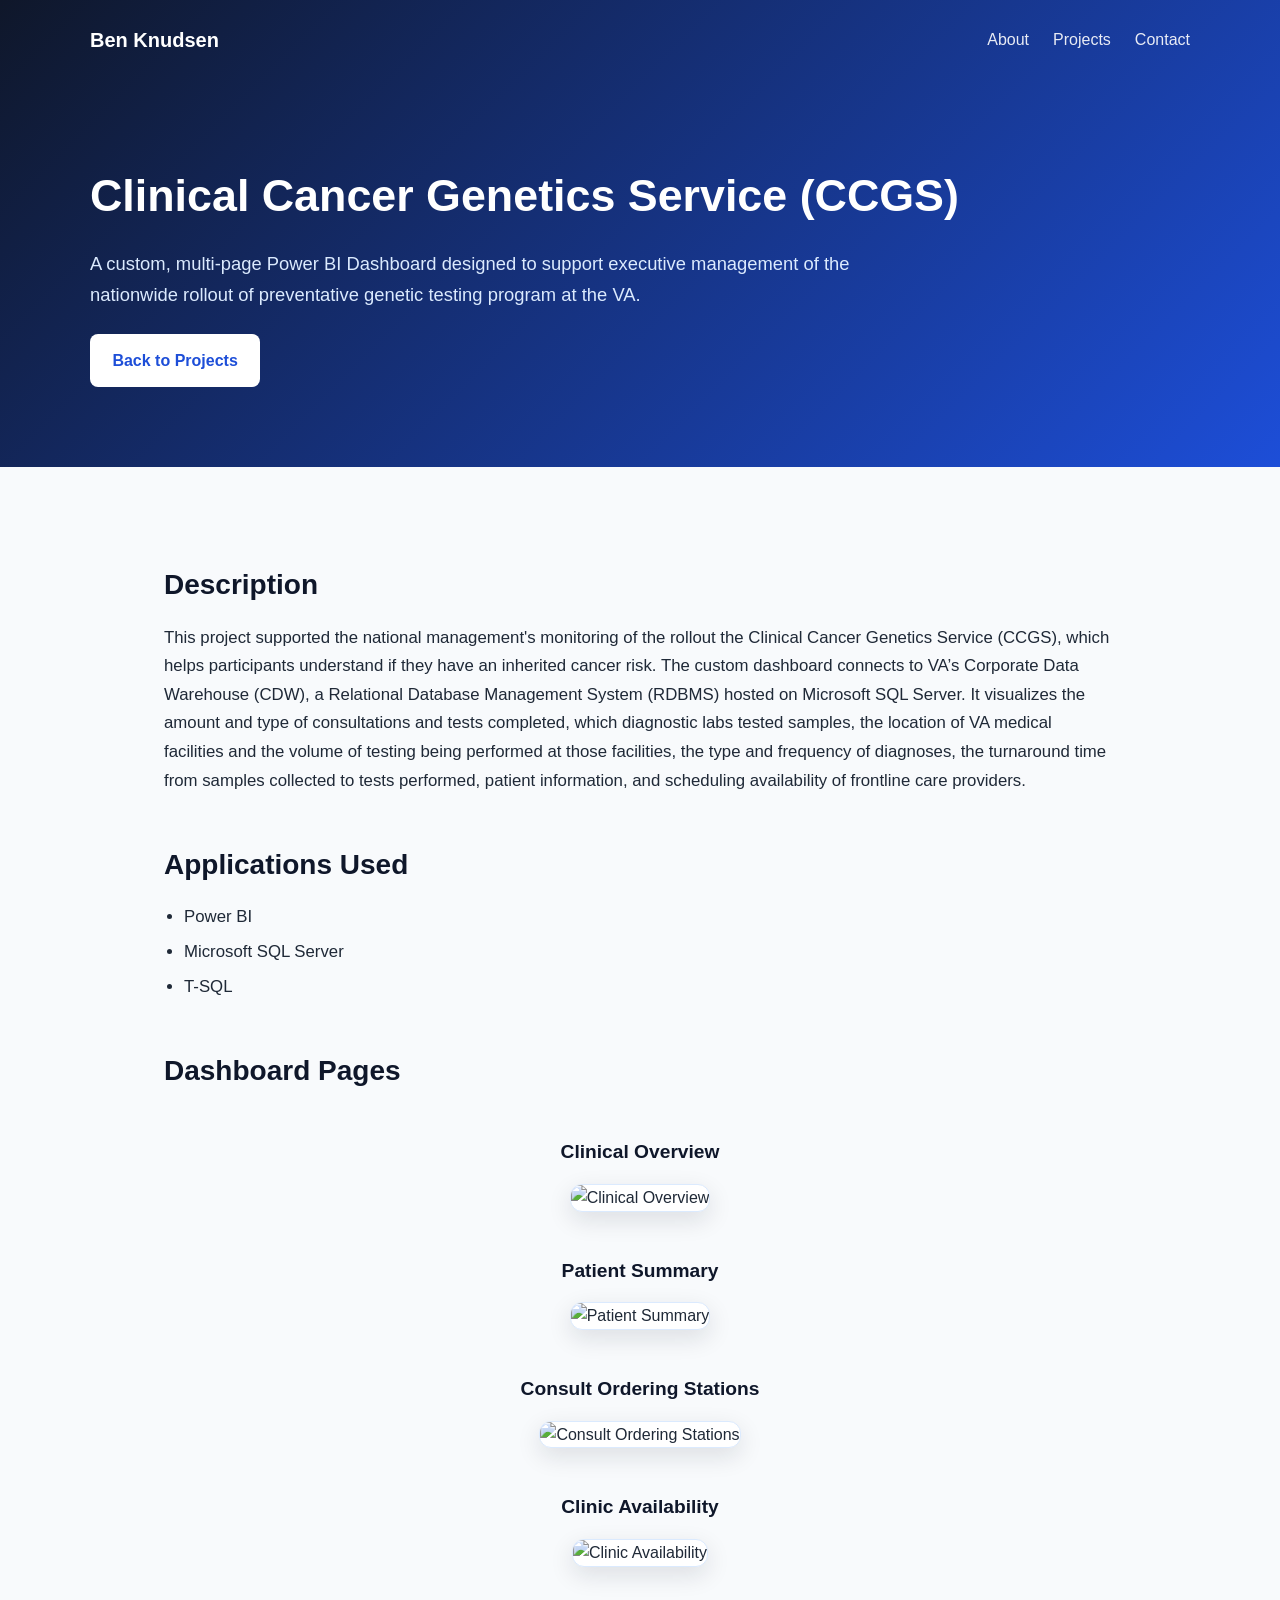
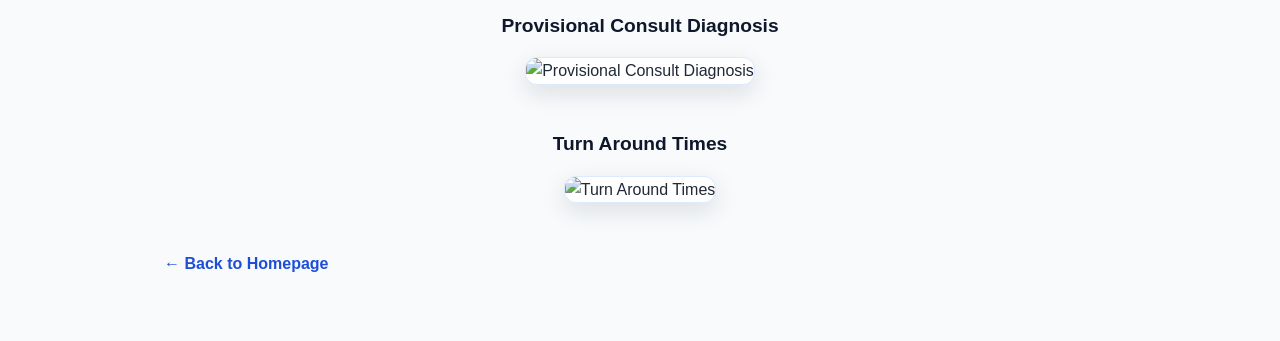
==== CCGS.html @ 52d6f7e9 "Create CCGS.html" ====
<!DOCTYPE html>
<html lang="en">
<head>
  <meta charset="UTF-8" />
  <meta name="viewport" content="width=device-width, initial-scale=1.0" />
  <title>Clinical Cancer Genetics Service (CCGS) | Ben Knudsen Portfolio</title>
  <link rel="stylesheet" href="style.css" />
  <style>
    .project-hero {
      background: linear-gradient(135deg, #0f172a, #1d4ed8);
      color: white;
      padding: 0 2rem 3rem;
    }

    .project-hero-content {
      max-width: 1100px;
      margin: 3rem auto 0;
      padding: 2rem 0;
    }

    .project-hero-content h1 {
      font-size: 2.8rem;
      margin-bottom: 1rem;
    }

    .project-hero-content p {
      max-width: 800px;
      font-size: 1.15rem;
      color: #dbeafe;
      line-height: 1.7;
    }

    .project-page {
      max-width: 1000px;
      margin: 0 auto;
      padding: 3rem 1.5rem 4rem;
    }

    .project-page h2 {
      font-size: 1.75rem;
      margin-top: 3rem;
      margin-bottom: 1rem;
      color: #0f172a;
    }

    .project-page p {
      font-size: 1.05rem;
      line-height: 1.7;
      margin-bottom: 1rem;
      color: #1f2937;
    }

    .tools-list {
      margin-left: 1.25rem;
      color: #1f2937;
    }

    .tools-list li {
      margin-bottom: 0.5rem;
      font-size: 1.05rem;
    }

    .screenshot-block {
      margin-top: 2.75rem;
      text-align: center;
    }

    .screenshot-block h3 {
      font-size: 1.2rem;
      margin-bottom: 1rem;
      color: #0f172a;
    }

    .screenshot-block img {
      max-width: 100%;
      height: auto;
      border-radius: 12px;
      box-shadow: 0 8px 24px rgba(15, 23, 42, 0.12);
      border: 1px solid #dbeafe;
      background: white;
    }

    .screenshot-block img.medium {
      max-width: 80%;
    }

    .project-actions {
      margin-top: 1.5rem;
      display: flex;
      gap: 1rem;
      flex-wrap: wrap;
    }

    .back-link {
      margin-top: 3rem;
    }

    .back-link a {
      color: #1d4ed8;
      text-decoration: none;
      font-weight: 600;
    }

    .back-link a:hover {
      text-decoration: underline;
    }

    @media (max-width: 768px) {
      .project-hero {
        padding: 0 1rem 2.5rem;
      }

      .project-hero-content h1 {
        font-size: 2.1rem;
      }

      .project-hero-content p {
        font-size: 1rem;
      }

      .project-page {
        padding: 2rem 1rem 3rem;
      }

      .project-page h2 {
        font-size: 1.5rem;
      }

      .screenshot-block img.medium {
        max-width: 100%;
      }
    }
  </style>
</head>
<body>
  <header class="project-hero">
    <nav class="navbar">
      <div class="logo"><a href="index.html">Ben Knudsen</a></div>
      <ul class="nav-links">
        <li><a href="index.html#about">About</a></li>
        <li><a href="index.html#projects">Projects</a></li>
        <li><a href="index.html#contact">Contact</a></li>
      </ul>
    </nav>

    <div class="project-hero-content">
      <h1>Clinical Cancer Genetics Service (CCGS)</h1>
      <p>
        A custom, multi-page Power BI Dashboard designed to support executive management of the nationwide rollout of preventative genetic testing program at the VA.
      </p>
      <div class="project-actions">
        <a href="index.html#projects" class="btn primary">Back to Projects</a>
      </div>
    </div>
  </header>

  <main class="project-page">
    <h2>Description</h2>
    <p>
      This project supported the national management's monitoring of the rollout the Clinical Cancer Genetics Service (CCGS), which helps participants understand if they have an inherited cancer risk. The custom dashboard connects to VA’s Corporate Data Warehouse (CDW), a Relational Database Management System (RDBMS) hosted on Microsoft SQL Server. It visualizes the amount and type of consultations and tests completed, which diagnostic labs tested samples, the location of VA medical facilities and the volume of testing being performed at those facilities, the type and frequency of diagnoses, the turnaround time from samples collected to tests performed, patient information, and scheduling availability of frontline care providers.
    </p>

    <h2>Applications Used</h2>
    <ul class="tools-list">
      <li>Power BI</li>
      <li>Microsoft SQL Server</li>
      <li>T-SQL</li>
    </ul>

    <h2>Dashboard Pages</h2>

    <div class="screenshot-block">
      <h3>Clinical Overview</h3>
      <img src="assets/images/CCGS/1. CCGS Clinical Overview.png" alt="Clinical Overview" />
    </div>

    <div class="screenshot-block">
      <h3>Patient Summary</h3>
      <img src="assets/images/CCGS/2. CCGS Patient Summary.png" alt="Patient Summary" />
    </div>

    <div class="screenshot-block">
      <h3>Consult Ordering Stations</h3>
      <img src="assets/images/CCGS/3. CCGS Consult Ordering Stations.png" alt="Consult Ordering Stations" />
    </div>

    <div class="screenshot-block">
      <h3>Clinic Availability</h3>
      <img src="assets/images/CCGS/4. CCGS Clinic Availability.png" alt="Clinic Availability" />
    </div>

    <div class="screenshot-block">
      <h3>Provisional Consult Diagnosis</h3>
      <img src="assets/images/CCGS/5. CCGS Provisional Consult Diagnosis.png" alt="Provisional Consult Diagnosis" />
    </div>

    <div class="screenshot-block">
      <h3>Turn Around Times</h3>
      <img src="assets/images/CCGS/6. CCGS Turn Around Times.png" alt="Turn Around Times" />
    </div>

    <div class="back-link">
      <a href="index.html">&larr; Back to Homepage</a>
    </div>
  </main>
</body>
</html>
---- style.css ----
* {
  box-sizing: border-box;
  margin: 0;
  padding: 0;
}

html {
  scroll-behavior: smooth;
}

body {
  font-family: Arial, sans-serif;
  line-height: 1.6;
  color: #1f2937;
  background-color: #f8fafc;
}

a {
  color: inherit;
  text-decoration: none;
}

.hero {
  background: linear-gradient(135deg, #0f172a, #1d4ed8);
  color: white;
  padding: 0 2rem 5rem;
}

.navbar {
  max-width: 1100px;
  margin: 0 auto;
  padding: 1.5rem 0;
  display: flex;
  justify-content: space-between;
  align-items: center;
}

.logo {
  font-size: 1.25rem;
  font-weight: bold;
}

.nav-links {
  list-style: none;
  display: flex;
  gap: 1.5rem;
}

.nav-links a {
  color: white;
  opacity: 0.9;
  transition: opacity 0.2s ease;
}

.nav-links a:hover {
  opacity: 1;
}

.hero-content {
  max-width: 1100px;
  margin: 5rem auto 0;
  padding: 2rem 0;
}

.hero-content h1 {
  font-size: 3rem;
  margin-bottom: 1rem;
}

.tagline {
  font-size: 1.25rem;
  max-width: 700px;
  margin-bottom: 2rem;
  color: #dbeafe;
}

.hero-buttons {
  display: flex;
  gap: 1rem;
  flex-wrap: wrap;
}

.btn {
  display: inline-block;
  padding: 0.85rem 1.4rem;
  border-radius: 8px;
  font-weight: bold;
  transition: transform 0.2s ease, opacity 0.2s ease;
}

.btn:hover {
  transform: translateY(-2px);
}

.primary {
  background-color: white;
  color: #1d4ed8;
}

.secondary {
  border: 1px solid rgba(255,255,255,0.5);
  color: white;
}

.section {
  padding: 4rem 2rem;
}

.alt {
  background-color: #eaf2ff;
}

.container {
  max-width: 1100px;
  margin: 0 auto;
}

h2 {
  font-size: 2rem;
  margin-bottom: 1.5rem;
  color: #0f172a;
}

p {
  margin-bottom: 1rem;
}

.project-card {
  background: white;
  padding: 2rem;
  border-radius: 14px;
  box-shadow: 0 8px 24px rgba(15, 23, 42, 0.08);
}

.project-card h3 {
  margin-bottom: 1rem;
  color: #111827;
}

.project-links {
  margin-top: 1.5rem;
}

.contact-list {
  list-style: none;
  margin-top: 1rem;
}

.contact-list li {
  margin-bottom: 0.75rem;
}

.contact-list a {
  color: #1d4ed8;
}

.footer {
  text-align: center;
  padding: 2rem;
  background-color: #0f172a;
  color: white;
  font-size: 0.95rem;
}

@media (max-width: 768px) {
  .navbar {
    flex-direction: column;
    gap: 1rem;
  }

  .nav-links {
    flex-wrap: wrap;
    justify-content: center;
  }

  .hero-content h1 {
    font-size: 2.2rem;
  }

  .tagline {
    font-size: 1.05rem;
  }
}
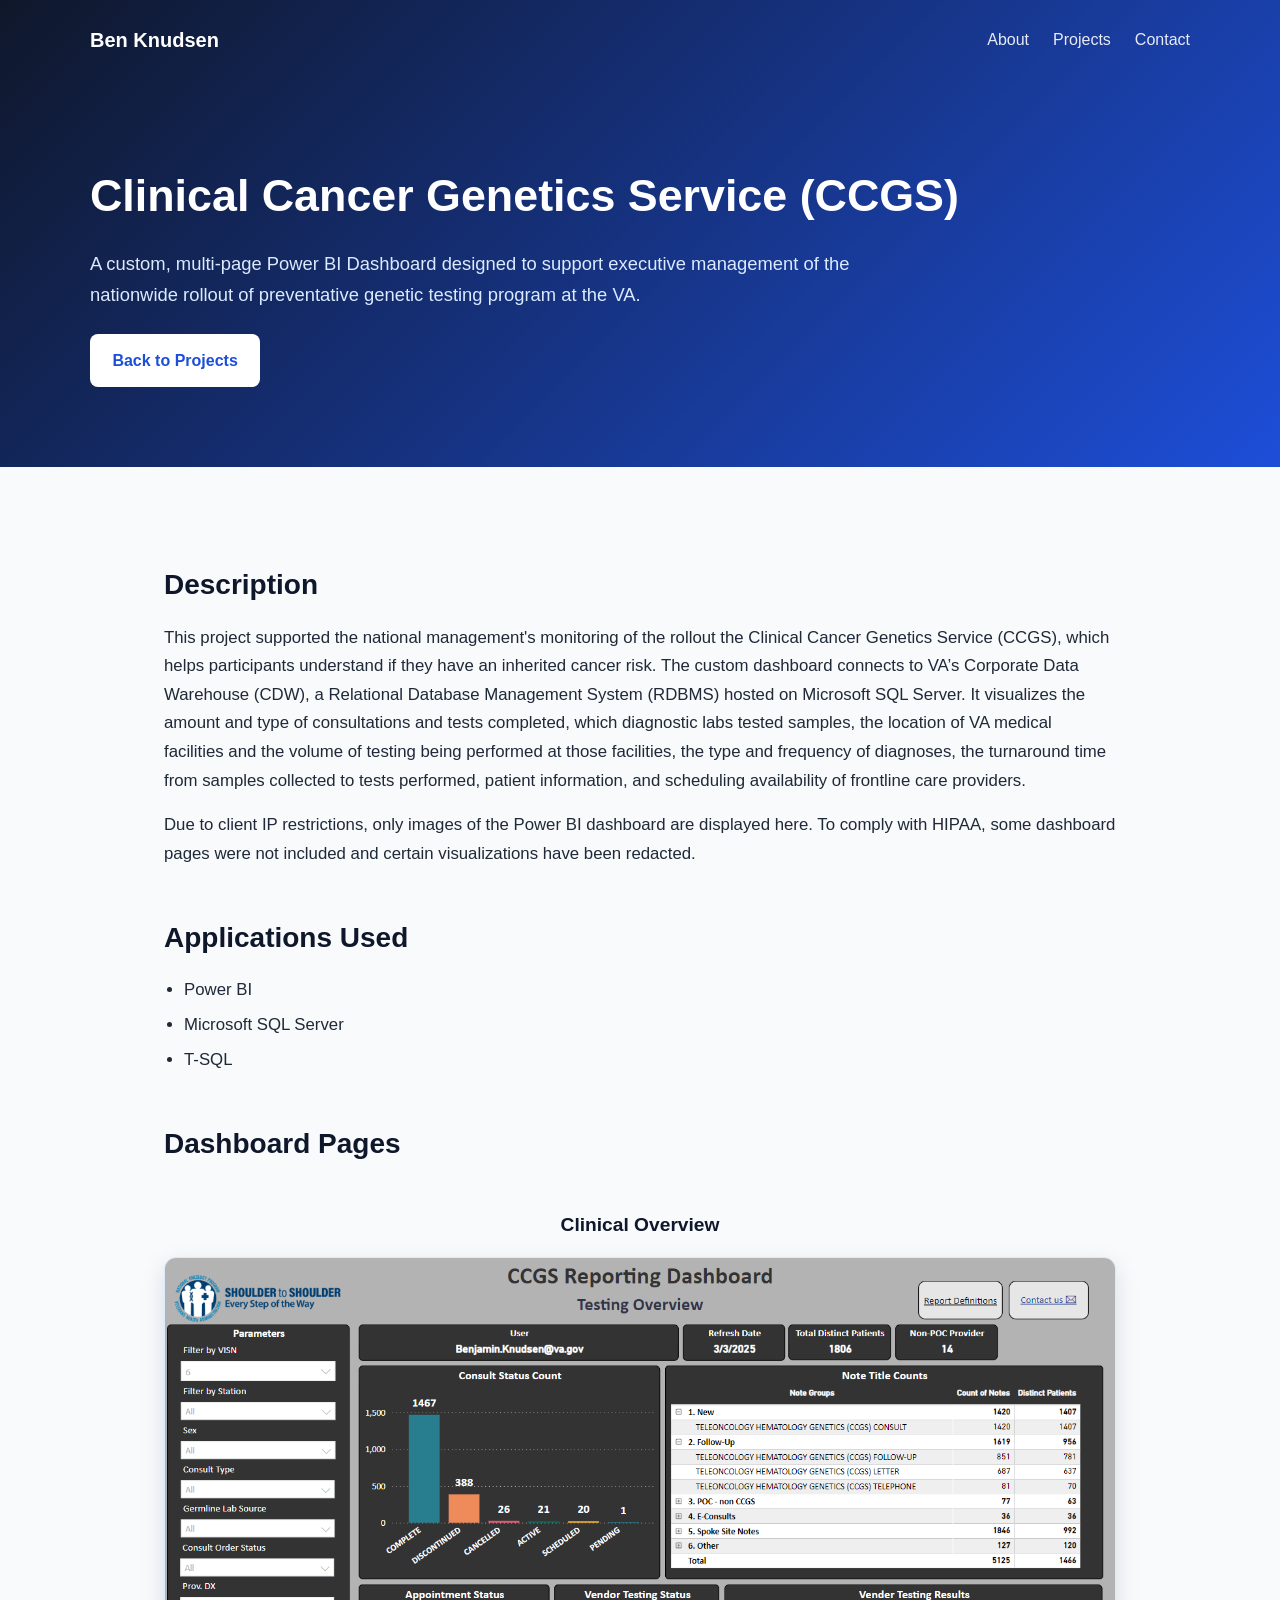
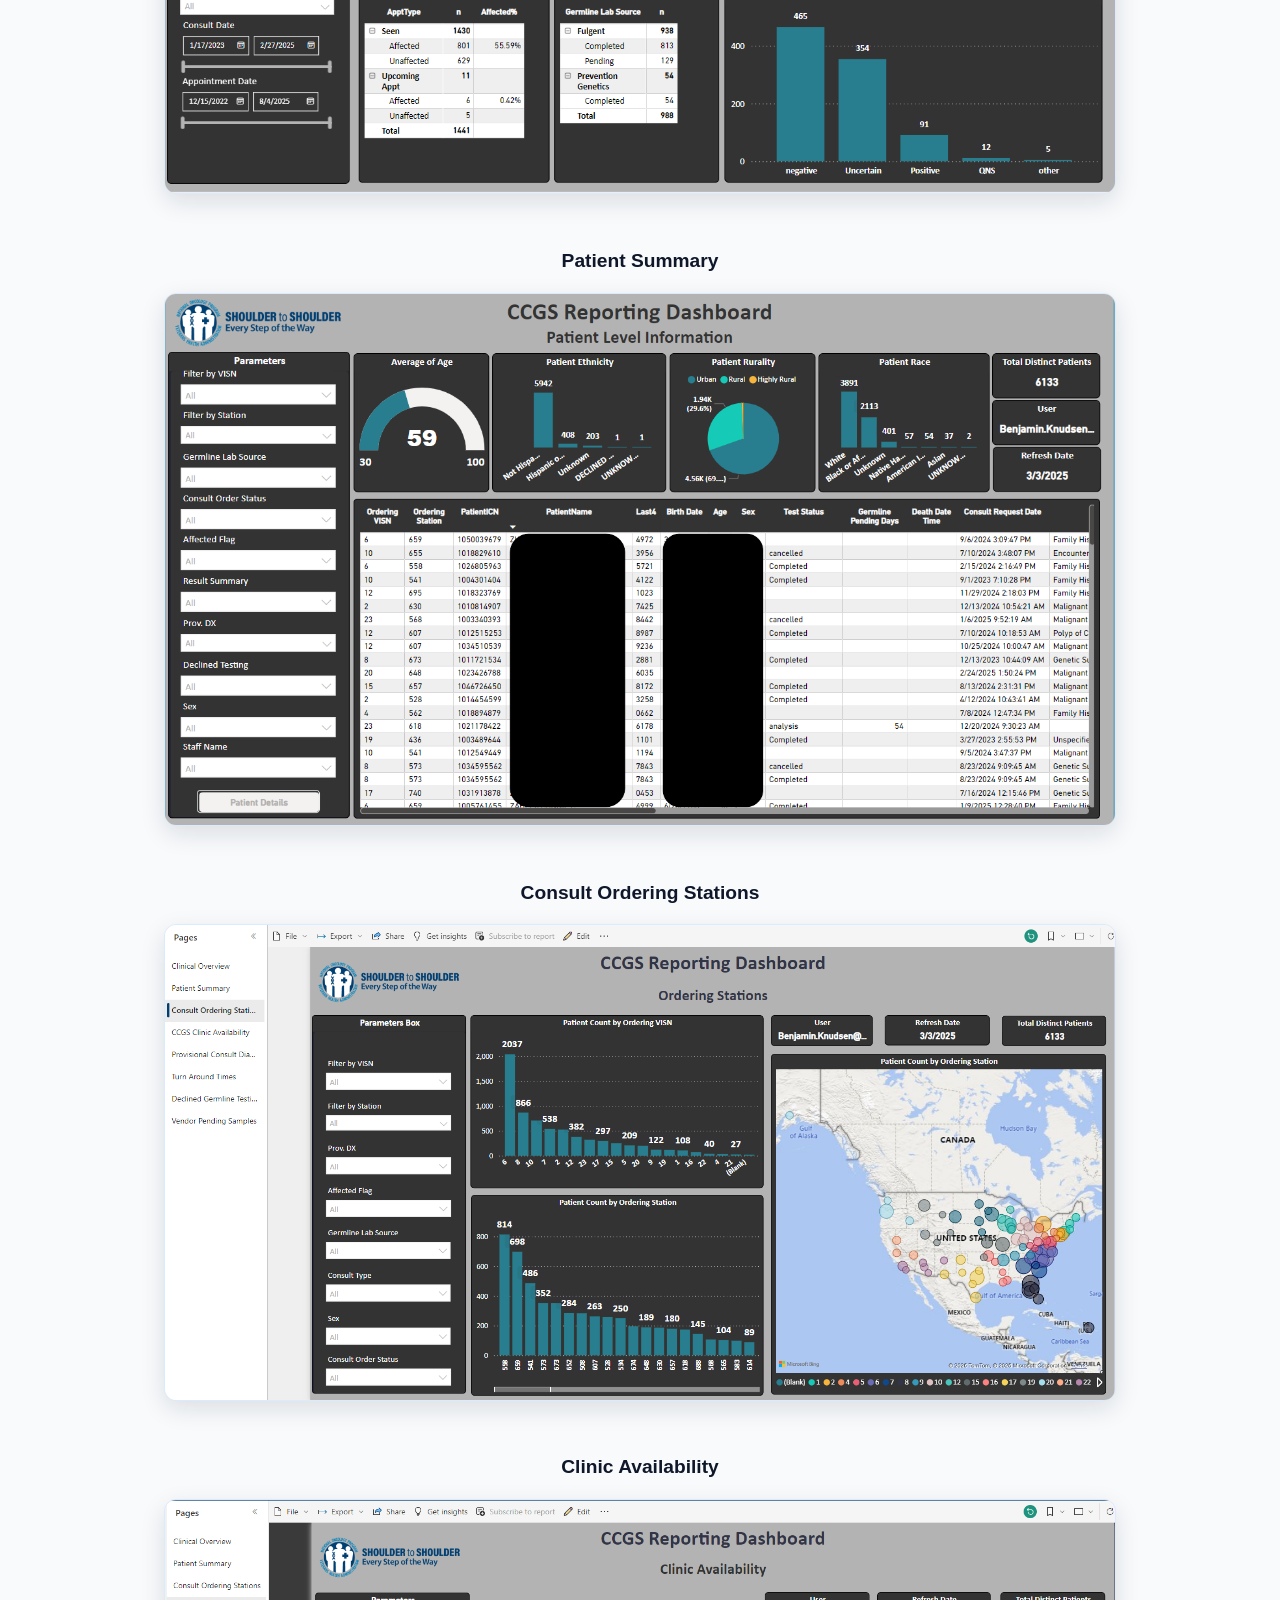
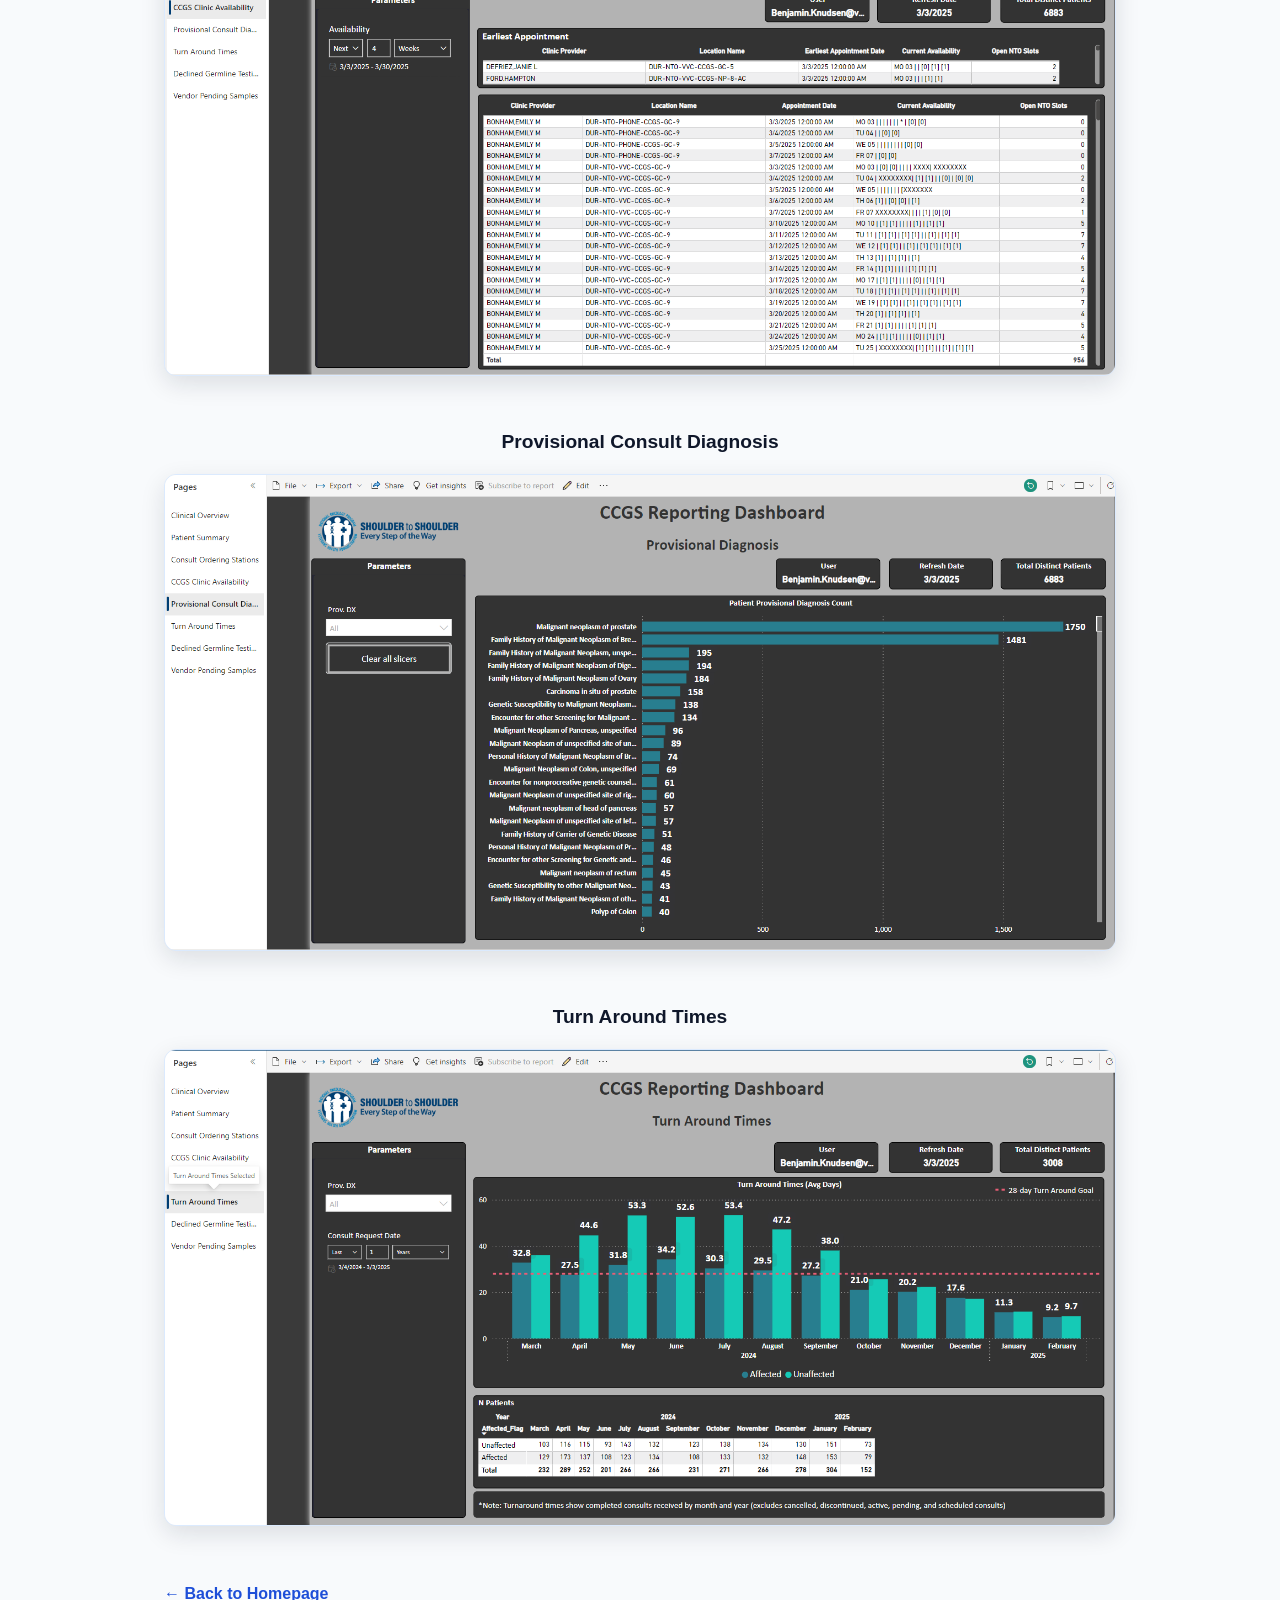
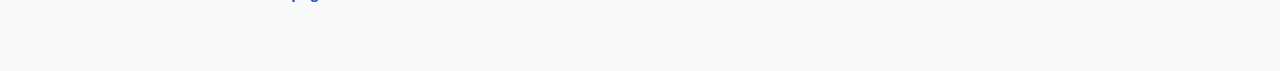
==== commit 4aea9fab: "Update CCGS.html" ====
--- a/CCGS.html
+++ b/CCGS.html
@@ -158,6 +158,10 @@
     <h2>Description</h2>
     <p>
       This project supported the national management's monitoring of the rollout the Clinical Cancer Genetics Service (CCGS), which helps participants understand if they have an inherited cancer risk. The custom dashboard connects to VA’s Corporate Data Warehouse (CDW), a Relational Database Management System (RDBMS) hosted on Microsoft SQL Server. It visualizes the amount and type of consultations and tests completed, which diagnostic labs tested samples, the location of VA medical facilities and the volume of testing being performed at those facilities, the type and frequency of diagnoses, the turnaround time from samples collected to tests performed, patient information, and scheduling availability of frontline care providers.
+     </p>
+    <p>
+      Due to client IP restrictions, only images of the Power BI dashboard are displayed here.
+      To comply with HIPAA, some dashboard pages were not included and certain visualizations have been redacted.
     </p>
 
     <h2>Applications Used</h2>
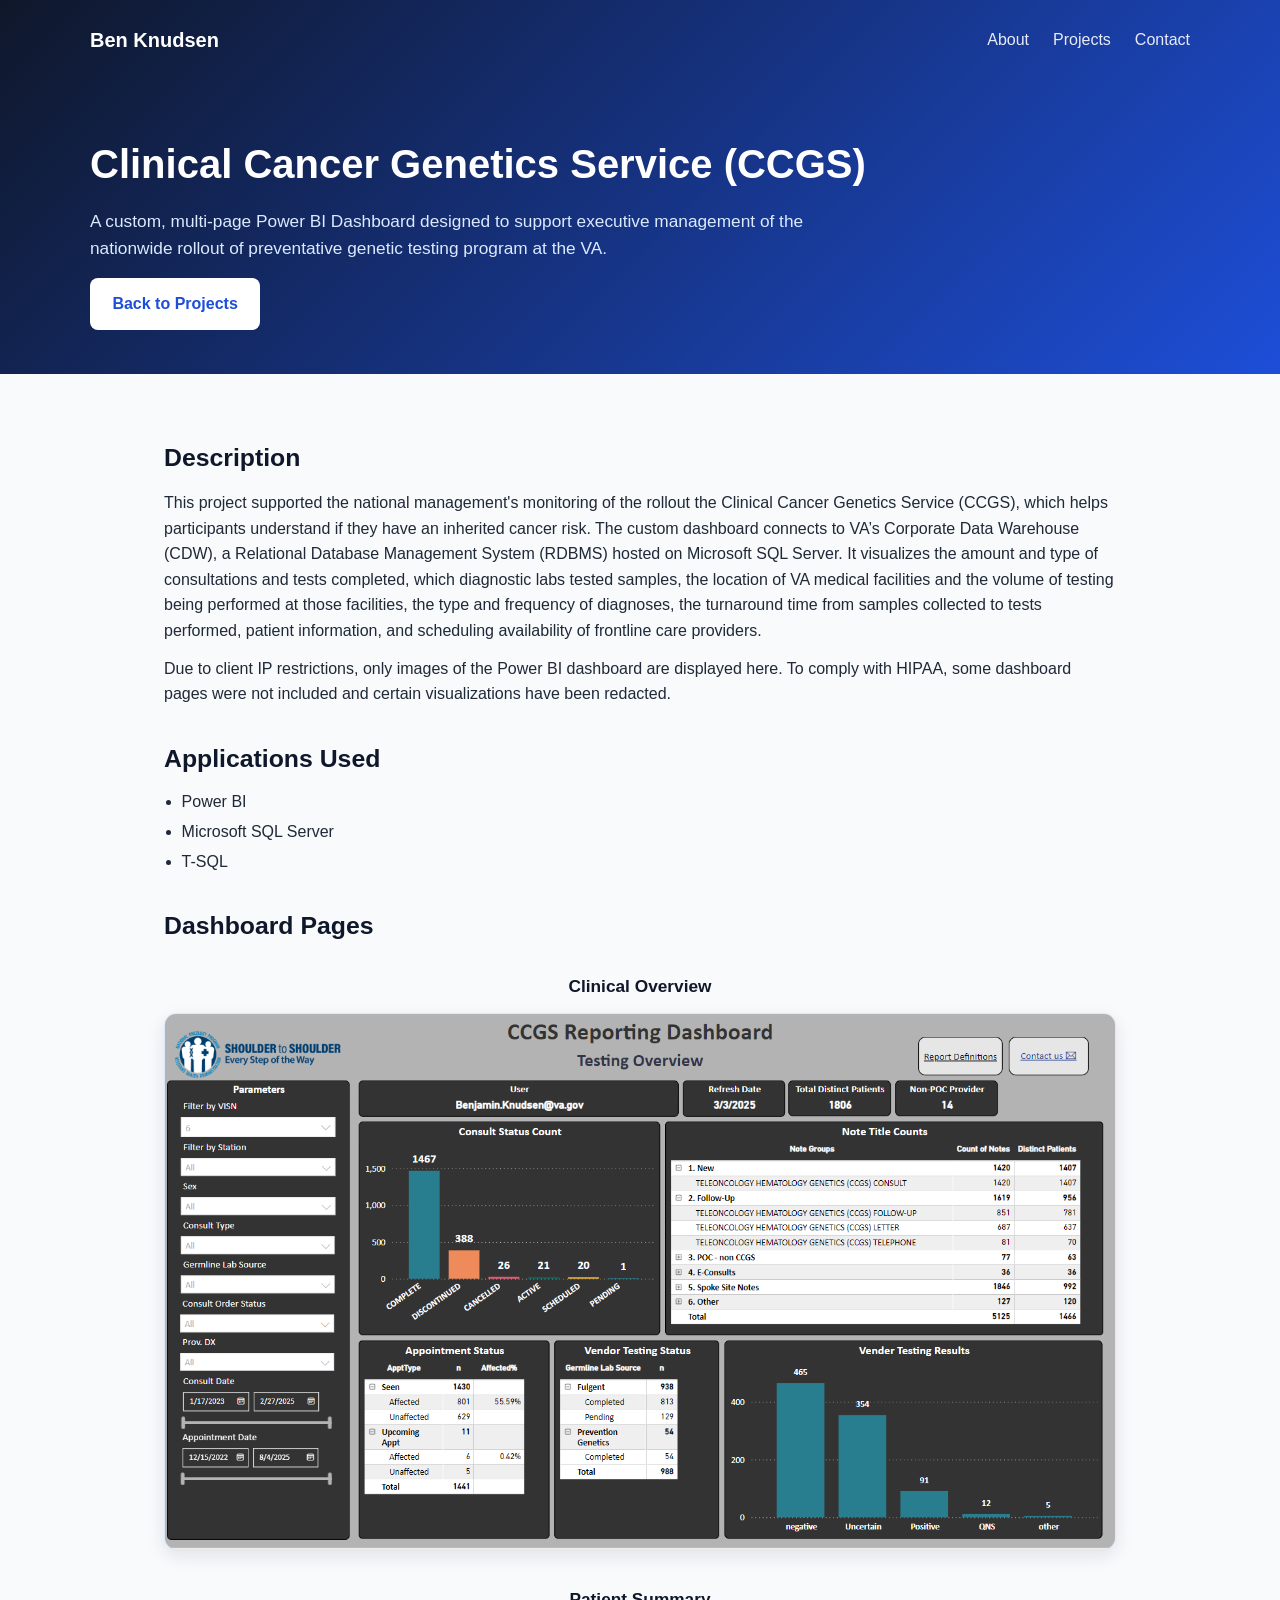
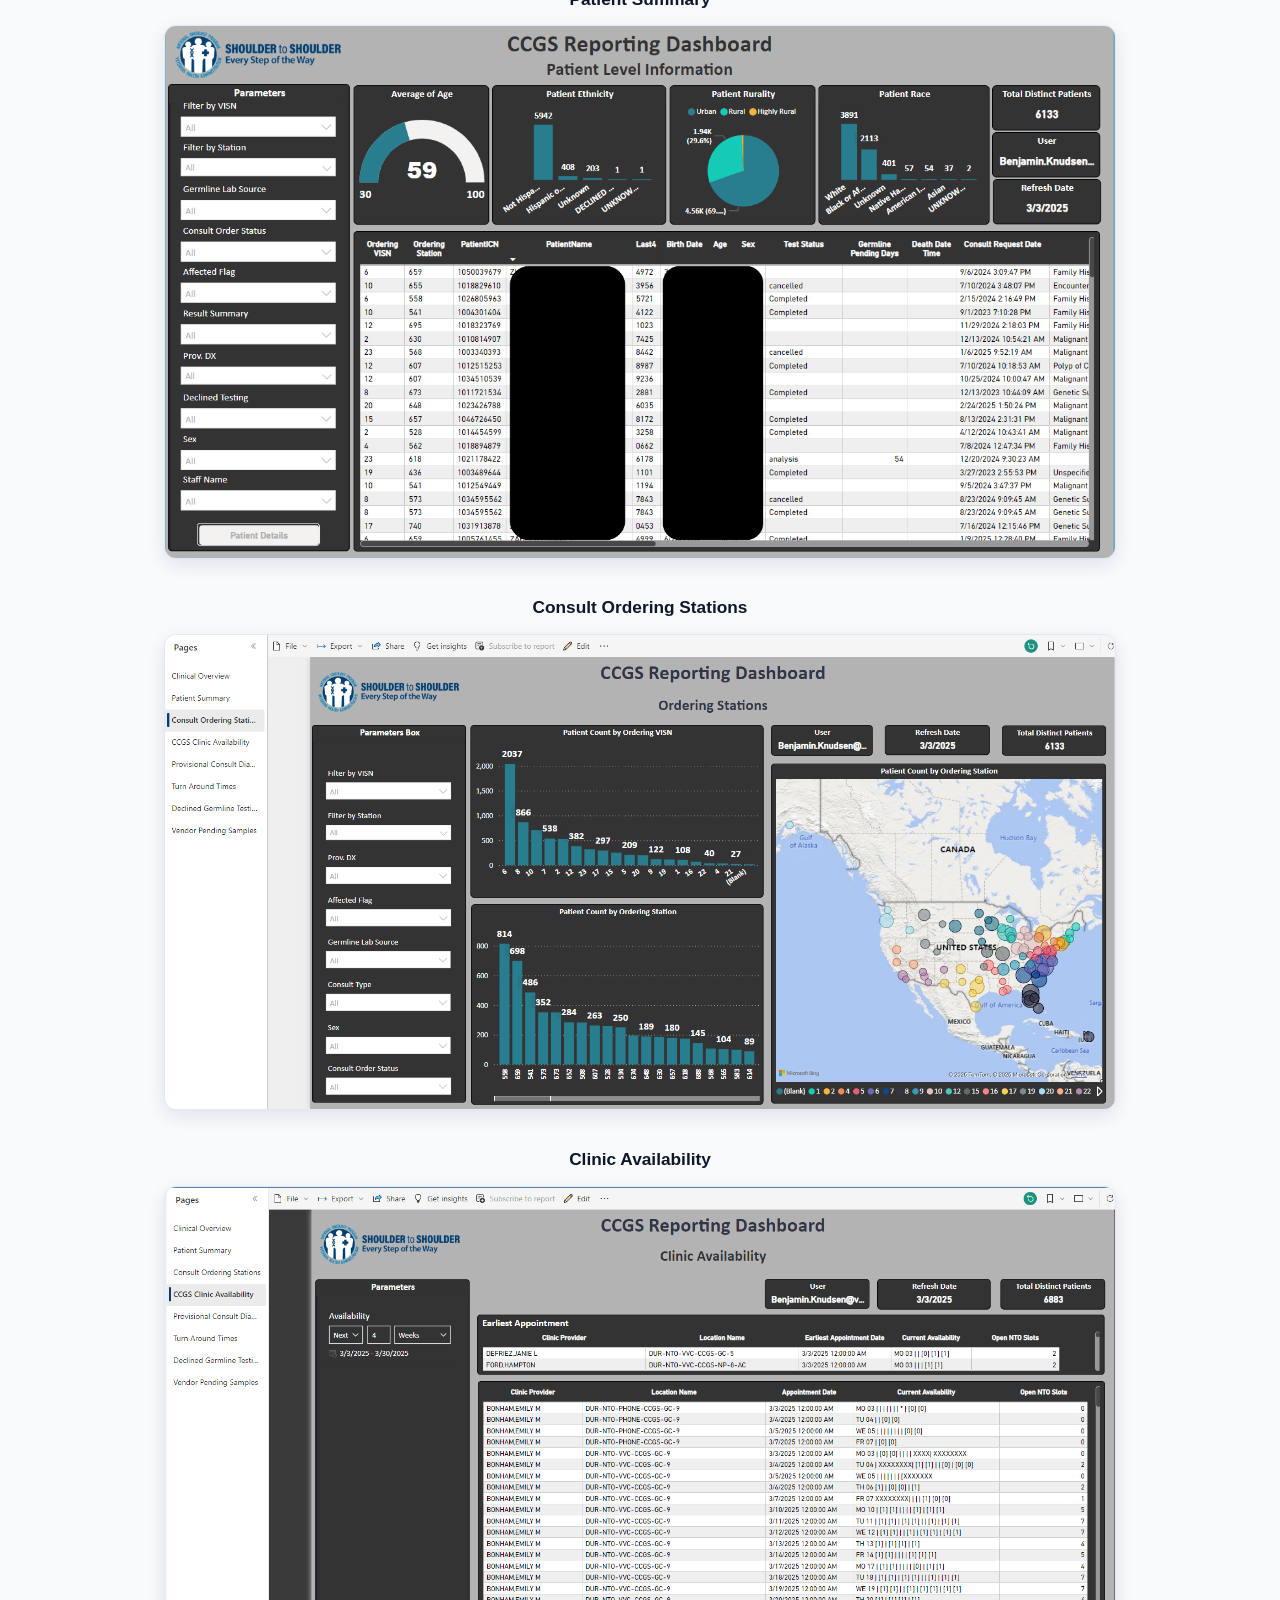
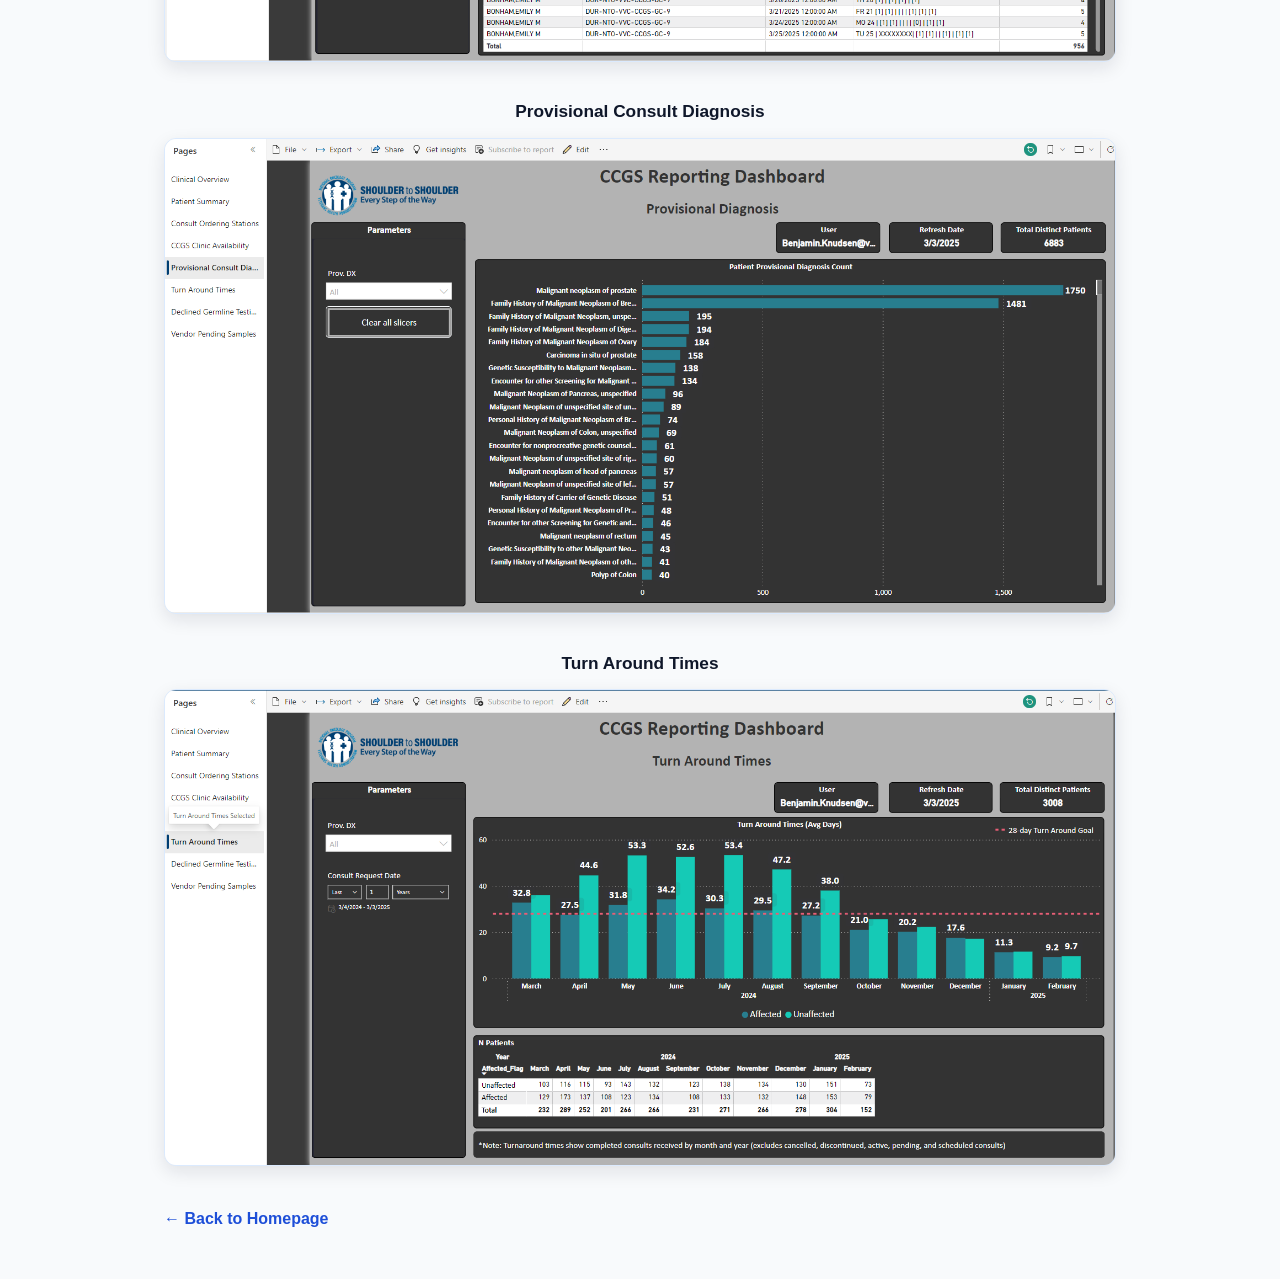
==== commit 7491de88: "Update CCGS.html" ====
--- a/CCGS.html
+++ b/CCGS.html
@@ -5,132 +5,6 @@
   <meta name="viewport" content="width=device-width, initial-scale=1.0" />
   <title>Clinical Cancer Genetics Service (CCGS) | Ben Knudsen Portfolio</title>
   <link rel="stylesheet" href="style.css" />
-  <style>
-    .project-hero {
-      background: linear-gradient(135deg, #0f172a, #1d4ed8);
-      color: white;
-      padding: 0 2rem 3rem;
-    }
-
-    .project-hero-content {
-      max-width: 1100px;
-      margin: 3rem auto 0;
-      padding: 2rem 0;
-    }
-
-    .project-hero-content h1 {
-      font-size: 2.8rem;
-      margin-bottom: 1rem;
-    }
-
-    .project-hero-content p {
-      max-width: 800px;
-      font-size: 1.15rem;
-      color: #dbeafe;
-      line-height: 1.7;
-    }
-
-    .project-page {
-      max-width: 1000px;
-      margin: 0 auto;
-      padding: 3rem 1.5rem 4rem;
-    }
-
-    .project-page h2 {
-      font-size: 1.75rem;
-      margin-top: 3rem;
-      margin-bottom: 1rem;
-      color: #0f172a;
-    }
-
-    .project-page p {
-      font-size: 1.05rem;
-      line-height: 1.7;
-      margin-bottom: 1rem;
-      color: #1f2937;
-    }
-
-    .tools-list {
-      margin-left: 1.25rem;
-      color: #1f2937;
-    }
-
-    .tools-list li {
-      margin-bottom: 0.5rem;
-      font-size: 1.05rem;
-    }
-
-    .screenshot-block {
-      margin-top: 2.75rem;
-      text-align: center;
-    }
-
-    .screenshot-block h3 {
-      font-size: 1.2rem;
-      margin-bottom: 1rem;
-      color: #0f172a;
-    }
-
-    .screenshot-block img {
-      max-width: 100%;
-      height: auto;
-      border-radius: 12px;
-      box-shadow: 0 8px 24px rgba(15, 23, 42, 0.12);
-      border: 1px solid #dbeafe;
-      background: white;
-    }
-
-    .screenshot-block img.medium {
-      max-width: 80%;
-    }
-
-    .project-actions {
-      margin-top: 1.5rem;
-      display: flex;
-      gap: 1rem;
-      flex-wrap: wrap;
-    }
-
-    .back-link {
-      margin-top: 3rem;
-    }
-
-    .back-link a {
-      color: #1d4ed8;
-      text-decoration: none;
-      font-weight: 600;
-    }
-
-    .back-link a:hover {
-      text-decoration: underline;
-    }
-
-    @media (max-width: 768px) {
-      .project-hero {
-        padding: 0 1rem 2.5rem;
-      }
-
-      .project-hero-content h1 {
-        font-size: 2.1rem;
-      }
-
-      .project-hero-content p {
-        font-size: 1rem;
-      }
-
-      .project-page {
-        padding: 2rem 1rem 3rem;
-      }
-
-      .project-page h2 {
-        font-size: 1.5rem;
-      }
-
-      .screenshot-block img.medium {
-        max-width: 100%;
-      }
-    }
-  </style>
 </head>
 <body>
   <header class="project-hero">
@@ -158,7 +32,7 @@
     <h2>Description</h2>
     <p>
       This project supported the national management's monitoring of the rollout the Clinical Cancer Genetics Service (CCGS), which helps participants understand if they have an inherited cancer risk. The custom dashboard connects to VA’s Corporate Data Warehouse (CDW), a Relational Database Management System (RDBMS) hosted on Microsoft SQL Server. It visualizes the amount and type of consultations and tests completed, which diagnostic labs tested samples, the location of VA medical facilities and the volume of testing being performed at those facilities, the type and frequency of diagnoses, the turnaround time from samples collected to tests performed, patient information, and scheduling availability of frontline care providers.
-     </p>
+    </p>
     <p>
       Due to client IP restrictions, only images of the Power BI dashboard are displayed here.
       To comply with HIPAA, some dashboard pages were not included and certain visualizations have been redacted.
--- a/style.css
+++ b/style.css
@@ -40,6 +40,11 @@
   font-weight: bold;
 }
 
+.logo a {
+  color: white;
+  text-decoration: none;
+}
+
 .nav-links {
   list-style: none;
   display: flex;
@@ -162,6 +167,110 @@
   font-size: 0.95rem;
 }
 
+/* Shared project page styles */
+
+.project-hero {
+  background: linear-gradient(135deg, #0f172a, #1d4ed8);
+  color: white;
+  padding: 0 2rem 2.25rem;
+}
+
+.project-hero-content {
+  max-width: 1100px;
+  margin: 2rem auto 0;
+  padding: 1.25rem 0 0.5rem;
+}
+
+.project-hero-content h1 {
+  font-size: 2.5rem;
+  margin-bottom: 0.75rem;
+}
+
+.project-hero-content p {
+  max-width: 800px;
+  font-size: 1.08rem;
+  color: #dbeafe;
+  line-height: 1.55;
+  margin-bottom: 0.75rem;
+}
+
+.project-page {
+  max-width: 1000px;
+  margin: 0 auto;
+  padding: 2rem 1.5rem 3rem;
+}
+
+.project-page h2 {
+  font-size: 1.55rem;
+  margin-top: 2rem;
+  margin-bottom: 0.75rem;
+  color: #0f172a;
+}
+
+.project-page p {
+  font-size: 1rem;
+  line-height: 1.6;
+  margin-bottom: 0.75rem;
+  color: #1f2937;
+}
+
+.tools-list {
+  margin-left: 1.1rem;
+  color: #1f2937;
+  margin-top: 0.25rem;
+}
+
+.tools-list li {
+  margin-bottom: 0.35rem;
+  font-size: 1rem;
+  line-height: 1.5;
+}
+
+.screenshot-block {
+  margin-top: 1.75rem;
+  text-align: center;
+}
+
+.screenshot-block h3 {
+  font-size: 1.08rem;
+  margin-bottom: 0.75rem;
+  color: #0f172a;
+}
+
+.screenshot-block img {
+  max-width: 100%;
+  height: auto;
+  border-radius: 12px;
+  box-shadow: 0 6px 18px rgba(15, 23, 42, 0.1);
+  border: 1px solid #dbeafe;
+  background: white;
+}
+
+.screenshot-block img.medium {
+  max-width: 80%;
+}
+
+.project-actions {
+  margin-top: 1rem;
+  display: flex;
+  gap: 0.75rem;
+  flex-wrap: wrap;
+}
+
+.back-link {
+  margin-top: 2rem;
+}
+
+.back-link a {
+  color: #1d4ed8;
+  text-decoration: none;
+  font-weight: 600;
+}
+
+.back-link a:hover {
+  text-decoration: underline;
+}
+
 @media (max-width: 768px) {
   .navbar {
     flex-direction: column;
@@ -180,4 +289,63 @@
   .tagline {
     font-size: 1.05rem;
   }
-}
+
+  .project-hero {
+    padding: 0 1rem 2rem;
+  }
+
+  .project-hero-content {
+    margin: 1.5rem auto 0;
+    padding: 1rem 0 0.25rem;
+  }
+
+  .project-hero-content h1 {
+    font-size: 2rem;
+  }
+
+  .project-hero-content p {
+    font-size: 0.98rem;
+    line-height: 1.5;
+  }
+
+  .project-page {
+    padding: 1.5rem 1rem 2.5rem;
+  }
+
+  .project-page h2 {
+    font-size: 1.35rem;
+    margin-top: 1.5rem;
+    margin-bottom: 0.6rem;
+  }
+
+  .project-page p {
+    font-size: 0.98rem;
+    margin-bottom: 0.65rem;
+  }
+
+  .tools-list li {
+    font-size: 0.98rem;
+  }
+
+  .screenshot-block {
+    margin-top: 1.4rem;
+  }
+
+  .screenshot-block h3 {
+    font-size: 1rem;
+    margin-bottom: 0.6rem;
+  }
+
+  .screenshot-block img.medium {
+    max-width: 100%;
+  }
+
+  .project-actions {
+    margin-top: 0.85rem;
+    gap: 0.6rem;
+  }
+
+  .back-link {
+    margin-top: 1.5rem;
+  }
+}
